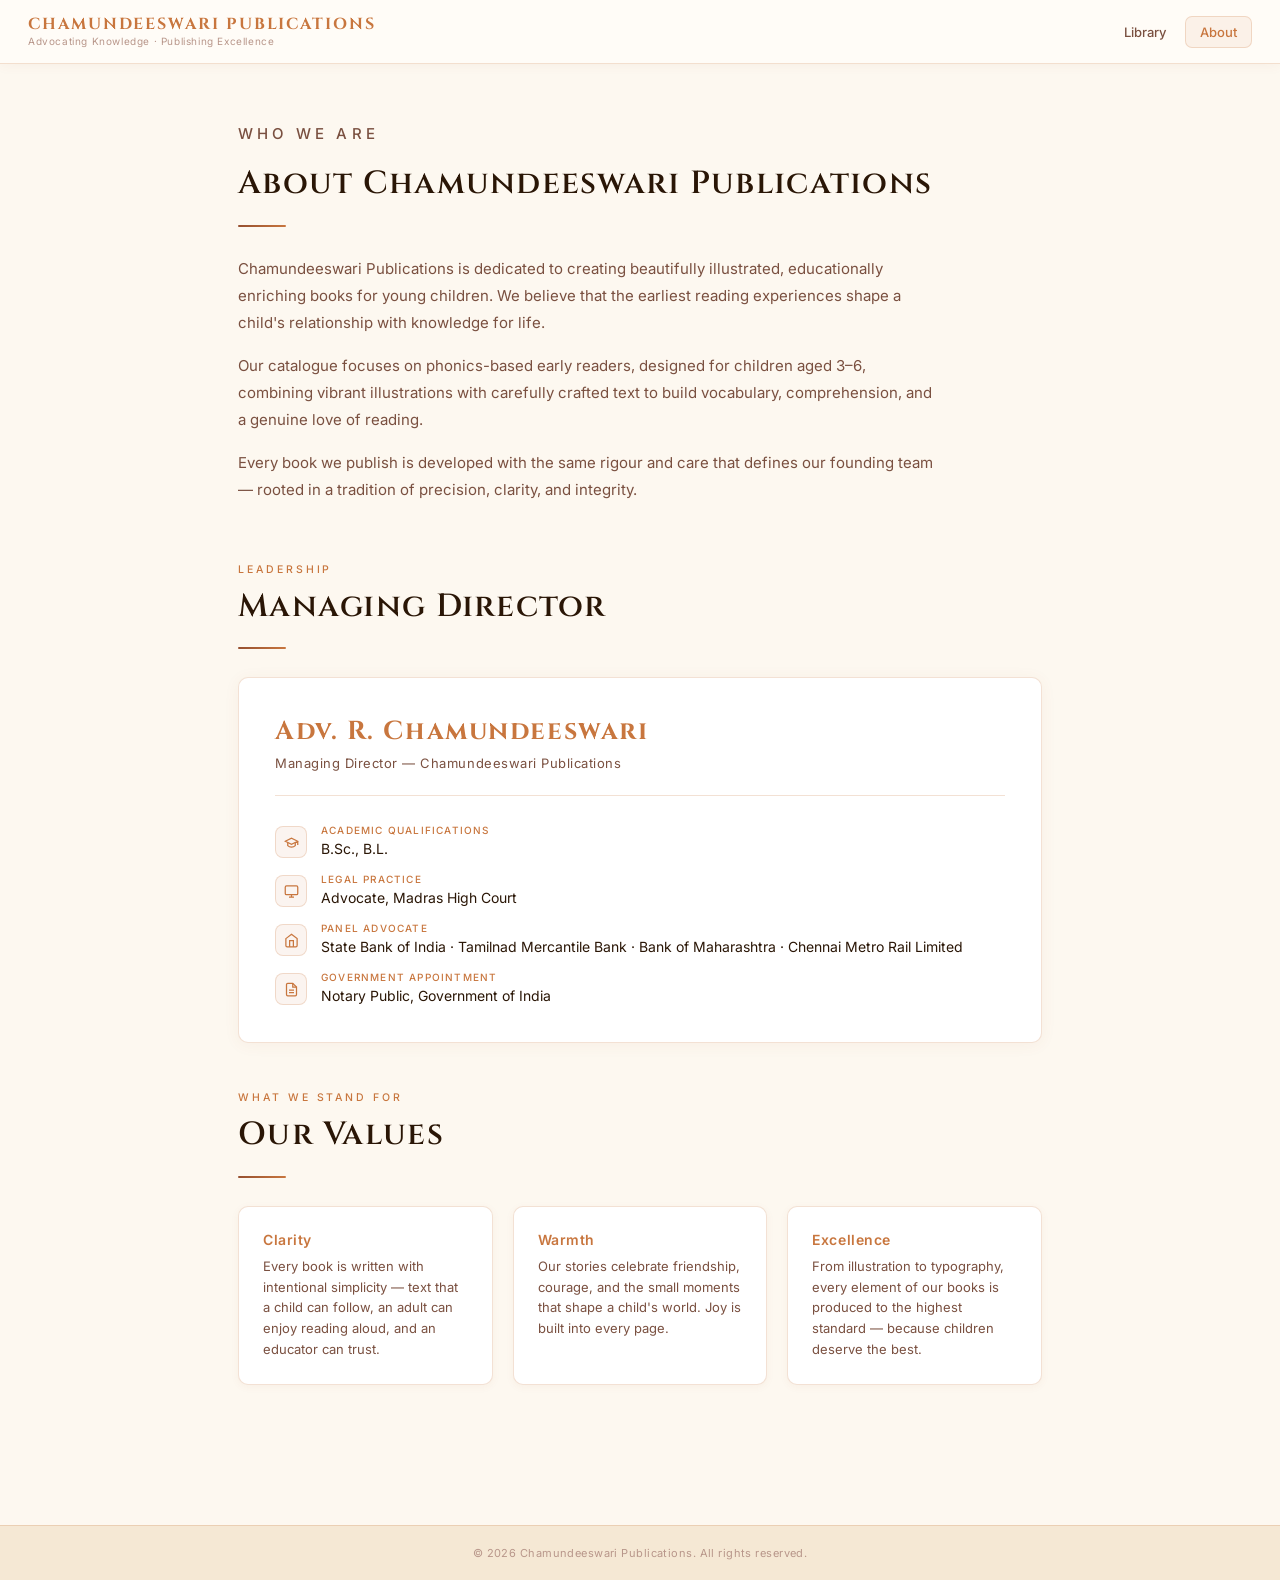
==== about.html @ 02f93498 "Initial release — Chamundeeswari Publications flip book library SPA with hover pre-render cache, PDF" ====
<!DOCTYPE html>
<html lang="en">
<head>
    <meta charset="UTF-8" />
    <meta name="viewport" content="width=device-width, initial-scale=1.0" />
    <title>About — Chamundeeswari Publications</title>
    <link rel="preconnect" href="https://fonts.googleapis.com" />
    <link rel="preconnect" href="https://fonts.gstatic.com" crossorigin />
    <link href="https://fonts.googleapis.com/css2?family=Cinzel:wght@400;600;700&family=Inter:wght@300;400;500;600&display=swap" rel="stylesheet" />
    <link rel="stylesheet" href="assets/css/shared.css" />
    <link rel="stylesheet" href="assets/css/about.css" />
</head>
<body>

    <!-- ── Nav ──────────────────────────────────────── -->
    <nav class="site-nav">
        <div class="nav-inner">
            <a href="index.html" class="nav-brand">
                <span class="nav-pub-name">CHAMUNDEESWARI PUBLICATIONS</span>
                <span class="nav-pub-tagline">Advocating Knowledge · Publishing Excellence</span>
            </a>
            <div class="nav-links">
                <a href="index.html" class="nav-link">Library</a>
                <a href="about.html" class="nav-link active">About</a>
            </div>
        </div>
    </nav>

    <!-- ── About Content ─────────────────────────────── -->
    <main class="about-wrap">

        <!-- About the Publication -->
        <section class="about-pub">
            <p class="section-eyebrow">Who we are</p>
            <h1 class="section-title">About Chamundeeswari Publications</h1>
            <hr class="gold-rule" />
            <p>Chamundeeswari Publications is dedicated to creating beautifully illustrated, educationally enriching books for young children. We believe that the earliest reading experiences shape a child's relationship with knowledge for life.</p>
            <p>Our catalogue focuses on phonics-based early readers, designed for children aged 3–6, combining vibrant illustrations with carefully crafted text to build vocabulary, comprehension, and a genuine love of reading.</p>
            <p>Every book we publish is developed with the same rigour and care that defines our founding team — rooted in a tradition of precision, clarity, and integrity.</p>
        </section>

        <!-- Managing Director -->
        <section>
            <p class="section-eyebrow">Leadership</p>
            <h2 class="section-title">Managing Director</h2>
            <hr class="gold-rule" />

            <div class="md-profile">
                <div class="md-header">
                    <h3 class="md-name">Adv. R. Chamundeeswari</h3>
                    <p class="md-role">Managing Director — Chamundeeswari Publications</p>
                </div>

                <div class="md-credentials">

                    <div class="credential-item">
                        <div class="credential-icon">
                            <svg xmlns="http://www.w3.org/2000/svg" width="15" height="15" viewBox="0 0 24 24" fill="none" stroke="currentColor" stroke-width="2"><path d="M22 10v6M2 10l10-5 10 5-10 5z"/><path d="M6 12v5c3 3 9 3 12 0v-5"/></svg>
                        </div>
                        <div class="credential-text">
                            <span class="credential-label">Academic Qualifications</span>
                            <span class="credential-value">B.Sc., B.L.</span>
                        </div>
                    </div>

                    <div class="credential-item">
                        <div class="credential-icon">
                            <svg xmlns="http://www.w3.org/2000/svg" width="15" height="15" viewBox="0 0 24 24" fill="none" stroke="currentColor" stroke-width="2"><rect x="2" y="3" width="20" height="14" rx="2"/><path d="M8 21h8M12 17v4"/></svg>
                        </div>
                        <div class="credential-text">
                            <span class="credential-label">Legal Practice</span>
                            <span class="credential-value">Advocate, Madras High Court</span>
                        </div>
                    </div>

                    <div class="credential-item">
                        <div class="credential-icon">
                            <svg xmlns="http://www.w3.org/2000/svg" width="15" height="15" viewBox="0 0 24 24" fill="none" stroke="currentColor" stroke-width="2"><path d="M3 9l9-7 9 7v11a2 2 0 0 1-2 2H5a2 2 0 0 1-2-2z"/><polyline points="9 22 9 12 15 12 15 22"/></svg>
                        </div>
                        <div class="credential-text">
                            <span class="credential-label">Panel Advocate</span>
                            <span class="credential-value">State Bank of India · Tamilnad Mercantile Bank · Bank of Maharashtra · Chennai Metro Rail Limited</span>
                        </div>
                    </div>

                    <div class="credential-item">
                        <div class="credential-icon">
                            <svg xmlns="http://www.w3.org/2000/svg" width="15" height="15" viewBox="0 0 24 24" fill="none" stroke="currentColor" stroke-width="2"><path d="M14 2H6a2 2 0 0 0-2 2v16a2 2 0 0 0 2 2h12a2 2 0 0 0 2-2V8z"/><polyline points="14 2 14 8 20 8"/><line x1="16" y1="13" x2="8" y2="13"/><line x1="16" y1="17" x2="8" y2="17"/></svg>
                        </div>
                        <div class="credential-text">
                            <span class="credential-label">Government Appointment</span>
                            <span class="credential-value">Notary Public, Government of India</span>
                        </div>
                    </div>

                </div>
            </div>
        </section>

        <!-- Values -->
        <section>
            <p class="section-eyebrow">What we stand for</p>
            <h2 class="section-title">Our Values</h2>
            <hr class="gold-rule" />
            <div class="values-grid">
                <div class="value-card">
                    <h4 class="value-title">Clarity</h4>
                    <p class="value-text">Every book is written with intentional simplicity — text that a child can follow, an adult can enjoy reading aloud, and an educator can trust.</p>
                </div>
                <div class="value-card">
                    <h4 class="value-title">Warmth</h4>
                    <p class="value-text">Our stories celebrate friendship, courage, and the small moments that shape a child's world. Joy is built into every page.</p>
                </div>
                <div class="value-card">
                    <h4 class="value-title">Excellence</h4>
                    <p class="value-text">From illustration to typography, every element of our books is produced to the highest standard — because children deserve the best.</p>
                </div>
            </div>
        </section>

    </main>

    <!-- ── Footer ───────────────────────────────────── -->
    <footer class="site-footer">
        <p class="footer-copy">© 2026 Chamundeeswari Publications. All rights reserved.</p>
    </footer>

</body>
</html>
---- assets/css/shared.css ----
/* ═══════════════════════════════════════════════════════
   Chamundeeswari Publications — Shared Styles
   shared.css
═══════════════════════════════════════════════════════ */

/* ── Variables ─────────────────────────────────────── */
:root {
    --bg-deep:     #fdf8f0;                    /* warm ivory — page backgrounds    */
    --bg-dark:     #f5e8d4;                    /* deeper cream — hero, footer tint  */
    --bg-card:     #ffffff;                    /* pure white — cards                */
    --bg-card-h:   #fffbf4;                    /* cream white — card hover          */
    --gold:        #c8763e;                    /* warm amber — primary accent       */
    --gold-light:  #e89a5c;                    /* lighter amber                     */
    --gold-dim:    #965030;                    /* deeper amber                      */
    --gold-border: rgba(200, 118, 62, 0.22);   /* soft amber border                 */
    --gold-glow:   rgba(200, 118, 62, 0.08);   /* subtle amber fill                 */
    --text:        #2a1606;                    /* warm near-black                   */
    --text-dim:    #7a5040;                    /* medium warm brown                 */
    --text-muted:  #b8968a;                    /* soft taupe — labels, counts       */
    --ease:        0.2s ease;
    --nav-h:       64px;
    --radius:      10px;
}

/* ── Reset ─────────────────────────────────────────── */
*, *::before, *::after { box-sizing: border-box; margin: 0; padding: 0; }
[hidden] { display: none !important; }

html { font-size: 16px; }

body {
    font-family: 'Inter', sans-serif;
    background: var(--bg-deep);
    color: var(--text);
    min-height: 100vh;
}

a { color: inherit; text-decoration: none; }
button { font-family: inherit; cursor: pointer; }
img { display: block; max-width: 100%; }

/* ── Nav ───────────────────────────────────────────── */
.site-nav {
    height: var(--nav-h);
    background: #fffcf7;
    border-bottom: 1px solid var(--gold-border);
    position: sticky;
    top: 0;
    z-index: 200;
    box-shadow: 0 1px 12px rgba(150, 80, 48, 0.06);
}

.nav-inner {
    height: 100%;
    max-width: 1280px;
    margin: 0 auto;
    padding: 0 28px;
    display: flex;
    align-items: center;
    justify-content: space-between;
    gap: 20px;
}

.nav-brand {
    display: flex;
    flex-direction: column;
    gap: 3px;
    flex-shrink: 0;
}

.nav-pub-name {
    font-family: 'Cinzel', serif;
    font-size: 16px;
    font-weight: 700;
    letter-spacing: 0.12em;
    color: var(--gold);
    line-height: 1;
}

.nav-pub-tagline {
    font-size: 10px;
    color: var(--text-muted);
    letter-spacing: 0.06em;
}

.nav-links {
    display: flex;
    align-items: center;
    gap: 4px;
}

.nav-link {
    padding: 7px 14px;
    border-radius: 7px;
    font-size: 13px;
    font-weight: 500;
    color: var(--text-dim);
    transition: all var(--ease);
    border: 1px solid transparent;
}

.nav-link:hover {
    color: var(--gold);
    background: var(--gold-glow);
    border-color: var(--gold-border);
}

.nav-link.active {
    color: var(--gold);
    background: var(--gold-glow);
    border-color: var(--gold-border);
}

/* ── Shared Footer ─────────────────────────────────── */
.site-footer {
    background: var(--bg-dark);
    border-top: 1px solid var(--gold-border);
    padding: 20px 28px;
    text-align: center;
}

.footer-copy {
    font-size: 11px;
    color: var(--text-muted);
    letter-spacing: 0.04em;
}

/* ── Shared Button ─────────────────────────────────── */
.btn-primary {
    display: inline-flex;
    align-items: center;
    gap: 8px;
    padding: 10px 22px;
    background: linear-gradient(135deg, var(--gold-dim), var(--gold));
    color: #ffffff;
    font-size: 13px;
    font-weight: 600;
    letter-spacing: 0.04em;
    border: none;
    border-radius: 8px;
    cursor: pointer;
    transition: all var(--ease);
}

.btn-primary:hover {
    background: linear-gradient(135deg, var(--gold), var(--gold-light));
    transform: translateY(-1px);
    box-shadow: 0 6px 20px rgba(200, 118, 62, 0.28);
}

.btn-icon {
    width: 34px;
    height: 34px;
    background: transparent;
    border: 1px solid transparent;
    border-radius: 7px;
    color: var(--text-dim);
    cursor: pointer;
    display: flex;
    align-items: center;
    justify-content: center;
    transition: all var(--ease);
    flex-shrink: 0;
}

.btn-icon:hover {
    background: var(--gold-glow);
    border-color: var(--gold-border);
    color: var(--gold);
}

.btn-icon.active {
    color: var(--gold);
    background: rgba(200, 118, 62, 0.10);
    border-color: var(--gold-dim);
}

/* ── Responsive ────────────────────────────────────── */
@media (max-width: 600px) {
    .nav-pub-tagline { display: none; }
    .nav-pub-name    { font-size: 13px; }
    .nav-link        { padding: 6px 10px; font-size: 12px; }
}
---- assets/css/about.css ----
/* ═══════════════════════════════════════════════════════
   Chamundeeswari Publications — About Page
   about.css
═══════════════════════════════════════════════════════ */

body { overflow-y: auto; }

.about-wrap {
    max-width: 860px;
    margin: 0 auto;
    padding: 56px 28px 80px;
}

/* ── Section Header ────────────────────────────────── */
.section-eyebrow {
    font-size: 10.5px;
    font-weight: 500;
    letter-spacing: 0.28em;
    color: var(--gold);
    text-transform: uppercase;
    margin-bottom: 10px;
}

.section-title {
    font-family: 'Cinzel', serif;
    font-size: clamp(22px, 3vw, 32px);
    font-weight: 600;
    color: var(--text);
    line-height: 1.3;
    letter-spacing: 0.04em;
    margin-bottom: 20px;
}

.gold-rule {
    width: 48px;
    height: 2px;
    background: linear-gradient(90deg, var(--gold-dim), var(--gold));
    border: none;
    border-radius: 2px;
    margin-bottom: 28px;
}

/* ── About Publication ─────────────────────────────── */
.about-pub {
    margin-bottom: 60px;
}

.about-pub p {
    font-size: 15px;
    color: var(--text-dim);
    line-height: 1.8;
    margin-bottom: 16px;
    max-width: 700px;
}

/* ── MD Profile ────────────────────────────────────── */
.md-profile {
    background: var(--bg-card);
    border: 1px solid var(--gold-border);
    border-radius: var(--radius);
    padding: 36px;
    margin-bottom: 48px;
    box-shadow: 0 2px 16px rgba(150, 80, 48, 0.06);
}

.md-header {
    margin-bottom: 28px;
    padding-bottom: 24px;
    border-bottom: 1px solid var(--gold-border);
}

.md-name {
    font-family: 'Cinzel', serif;
    font-size: clamp(20px, 2.5vw, 26px);
    font-weight: 700;
    color: var(--gold);
    letter-spacing: 0.06em;
    margin-bottom: 6px;
}

.md-role {
    font-size: 13px;
    color: var(--text-dim);
    letter-spacing: 0.04em;
}

.md-credentials {
    display: flex;
    flex-direction: column;
    gap: 14px;
}

.credential-item {
    display: flex;
    align-items: flex-start;
    gap: 14px;
}

.credential-icon {
    width: 32px;
    height: 32px;
    background: rgba(200, 118, 62, 0.08);
    border: 1px solid var(--gold-border);
    border-radius: 8px;
    display: flex;
    align-items: center;
    justify-content: center;
    color: var(--gold);
    flex-shrink: 0;
    margin-top: 2px;
}

.credential-text {
    display: flex;
    flex-direction: column;
    gap: 2px;
}

.credential-label {
    font-size: 10px;
    font-weight: 500;
    letter-spacing: 0.12em;
    color: var(--gold);
    text-transform: uppercase;
}

.credential-value {
    font-size: 14px;
    color: var(--text);
    line-height: 1.5;
}

/* ── Values Section ────────────────────────────────── */
.values-grid {
    display: grid;
    grid-template-columns: repeat(auto-fit, minmax(220px, 1fr));
    gap: 20px;
    margin-bottom: 60px;
}

.value-card {
    background: var(--bg-card);
    border: 1px solid var(--gold-border);
    border-radius: var(--radius);
    padding: 24px;
    box-shadow: 0 2px 8px rgba(150, 80, 48, 0.05);
}

.value-title {
    font-size: 14px;
    font-weight: 600;
    color: var(--gold);
    margin-bottom: 8px;
    letter-spacing: 0.04em;
}

.value-text {
    font-size: 13px;
    color: var(--text-dim);
    line-height: 1.6;
}

/* ── Responsive ────────────────────────────────────── */
@media (max-width: 600px) {
    .about-wrap  { padding: 36px 20px 60px; }
    .md-profile  { padding: 24px; }
    .values-grid { grid-template-columns: 1fr; }
}
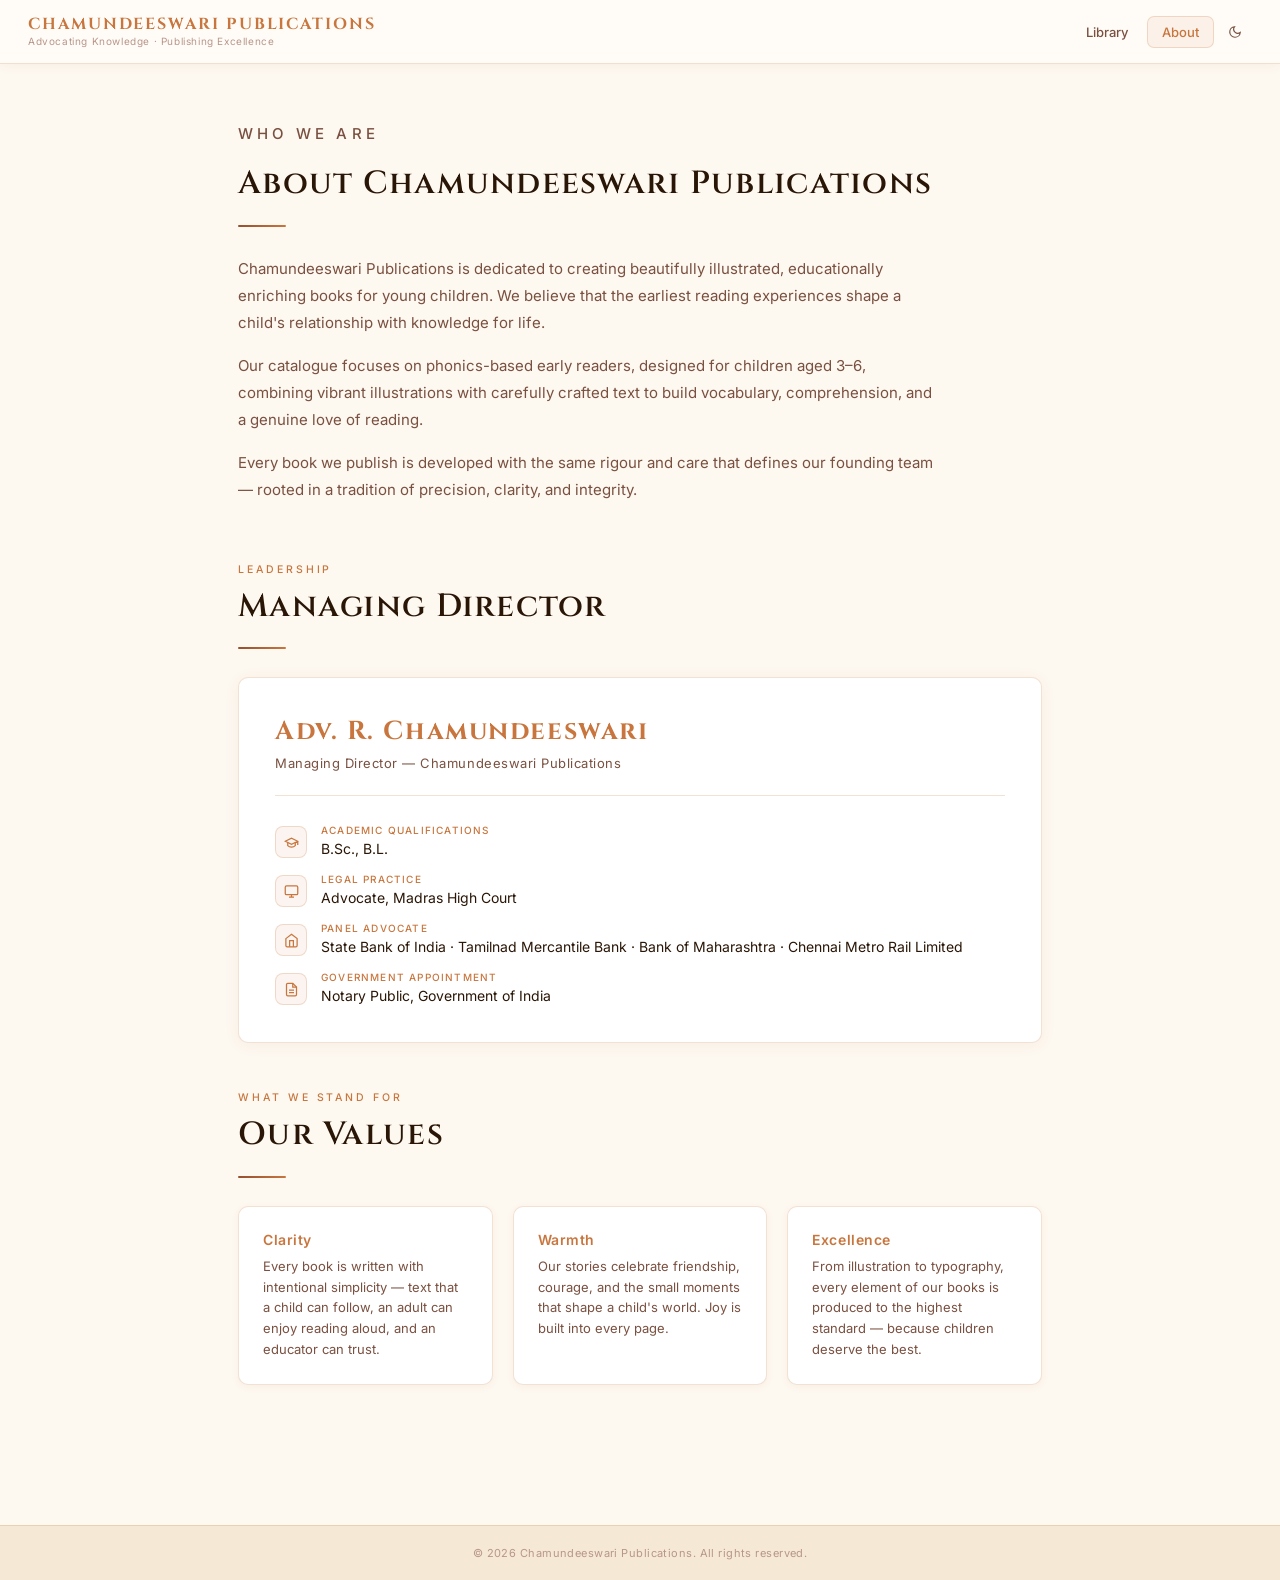
==== commit 8ca1736b: "Add reading progress, deep-links, zoom, and dark mode - Reading progress: resume each book from wher" ====
--- a/about.html
+++ b/about.html
@@ -9,6 +9,7 @@
     <link href="https://fonts.googleapis.com/css2?family=Cinzel:wght@400;600;700&family=Inter:wght@300;400;500;600&display=swap" rel="stylesheet" />
     <link rel="stylesheet" href="assets/css/shared.css" />
     <link rel="stylesheet" href="assets/css/about.css" />
+    <script src="assets/js/theme.js"></script>
 </head>
 <body>
 
@@ -22,6 +23,10 @@
             <div class="nav-links">
                 <a href="index.html" class="nav-link">Library</a>
                 <a href="about.html" class="nav-link active">About</a>
+                <button class="btn-icon btn-theme" title="Switch to dark mode">
+                    <svg class="icon-moon" xmlns="http://www.w3.org/2000/svg" width="14" height="14" viewBox="0 0 24 24" fill="none" stroke="currentColor" stroke-width="2"><path d="M21 12.79A9 9 0 1 1 11.21 3 7 7 0 0 0 21 12.79z"/></svg>
+                    <svg class="icon-sun" style="display:none" xmlns="http://www.w3.org/2000/svg" width="14" height="14" viewBox="0 0 24 24" fill="none" stroke="currentColor" stroke-width="2"><circle cx="12" cy="12" r="5"/><line x1="12" y1="1" x2="12" y2="3"/><line x1="12" y1="21" x2="12" y2="23"/><line x1="4.22" y1="4.22" x2="5.64" y2="5.64"/><line x1="18.36" y1="18.36" x2="19.78" y2="19.78"/><line x1="1" y1="12" x2="3" y2="12"/><line x1="21" y1="12" x2="23" y2="12"/><line x1="4.22" y1="19.78" x2="5.64" y2="18.36"/><line x1="18.36" y1="5.64" x2="19.78" y2="4.22"/></svg>
+                </button>
             </div>
         </div>
     </nav>
--- a/assets/css/shared.css
+++ b/assets/css/shared.css
@@ -175,6 +175,28 @@
     border-color: var(--gold-dim);
 }
 
+/* ── Dark Mode ─────────────────────────────────────── */
+html.dark {
+    color-scheme: dark;
+    --bg-deep:     #1a1006;
+    --bg-dark:     #100a03;
+    --bg-card:     #231708;
+    --bg-card-h:   #2d1f0c;
+    --text:        #ece0cc;
+    --text-dim:    #c09468;
+    --text-muted:  #7a5840;
+    --gold-border: rgba(200, 118, 62, 0.32);
+    --gold-glow:   rgba(200, 118, 62, 0.15);
+    --toolbar-bg:  rgba(26, 16, 6, 0.96);
+}
+
+html.dark .site-nav {
+    background: #1a1006;
+    box-shadow: 0 1px 12px rgba(0, 0, 0, 0.35);
+}
+
+html.dark .site-footer { background: #100a03; }
+
 /* ── Responsive ────────────────────────────────────── */
 @media (max-width: 600px) {
     .nav-pub-tagline { display: none; }
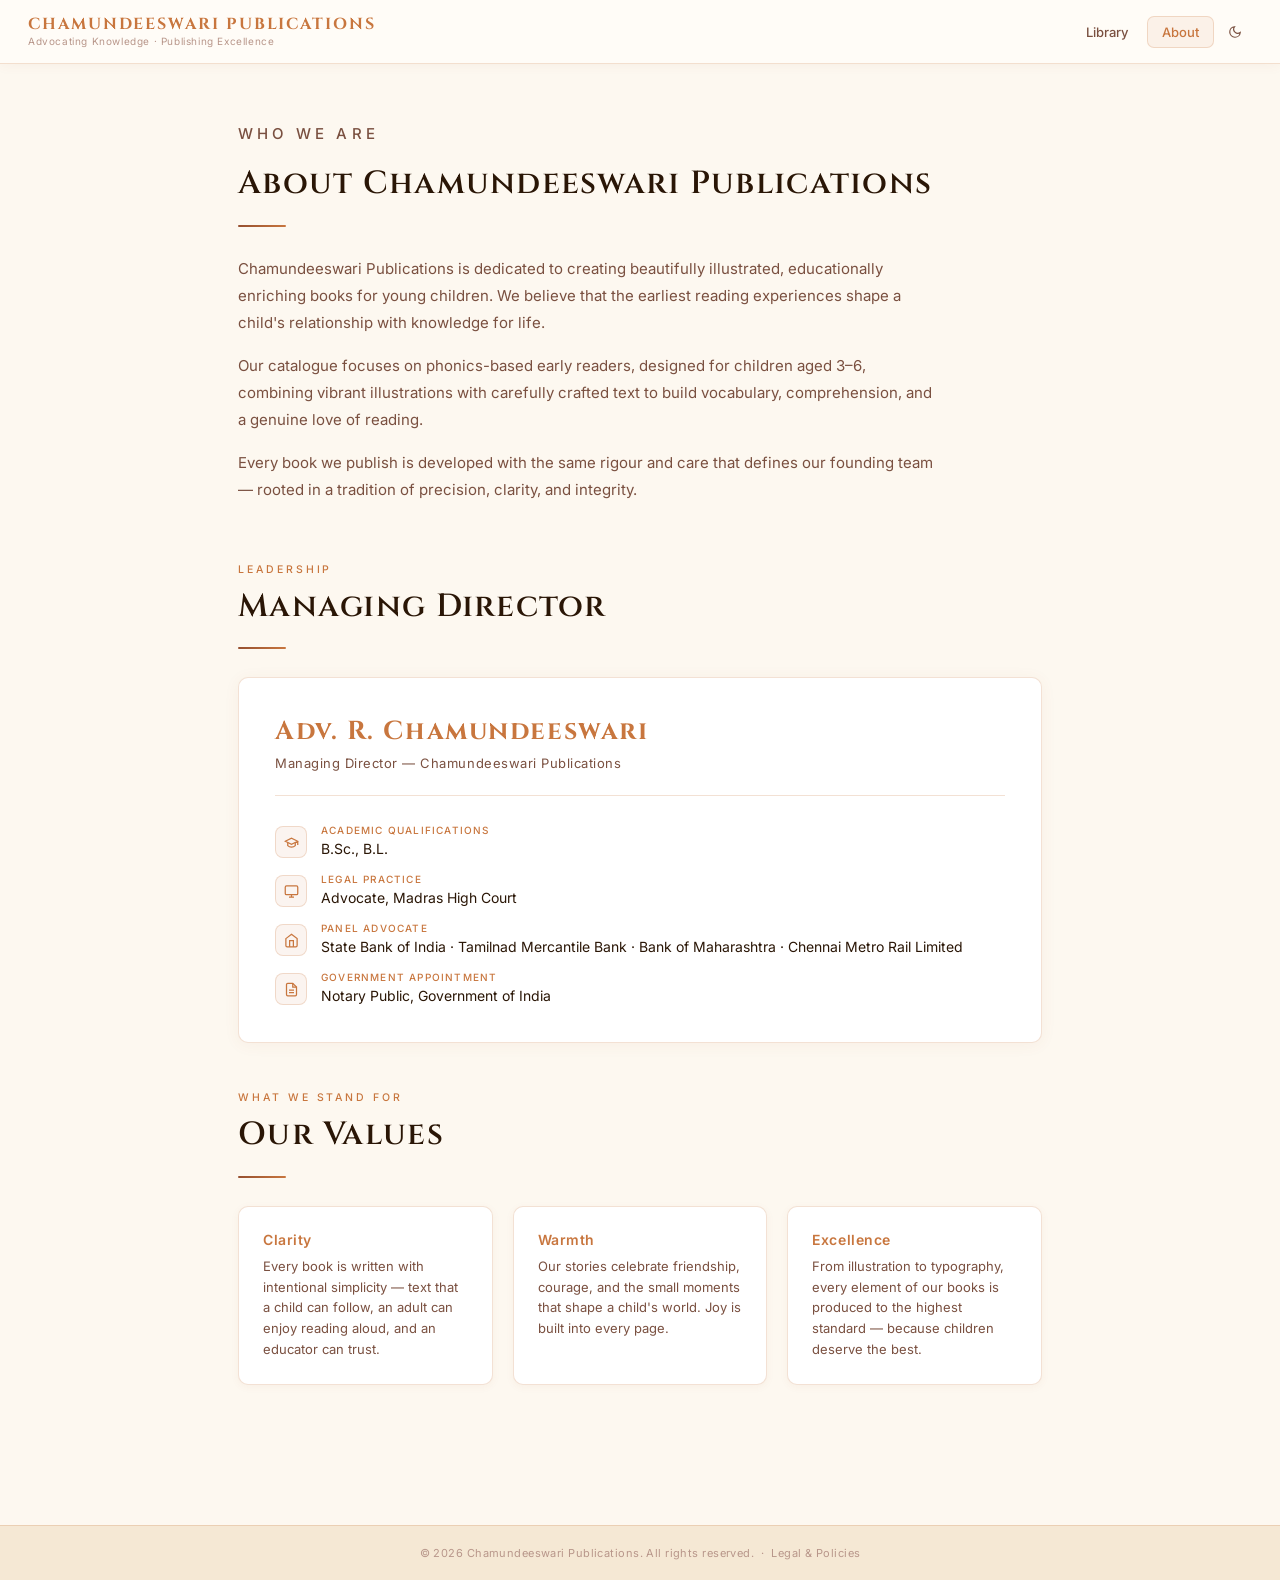
==== commit 8fad00b9: "feat: add RBI-compliant legal page and footer links - Add legal.html with Privacy Policy, T&C, Refun" ====
--- a/about.html
+++ b/about.html
@@ -4,12 +4,30 @@
     <meta charset="UTF-8" />
     <meta name="viewport" content="width=device-width, initial-scale=1.0" />
     <title>About — Chamundeeswari Publications</title>
+    <meta name="description" content="Learn about Chamundeeswari Publications — our mission, our managing director, and our values in creating phonics readers for children aged 3–6." />
+    <meta name="theme-color" content="#c8763e" />
+    <link rel="manifest" href="manifest.json" />
+
+    <!-- Open Graph -->
+    <meta property="og:type"        content="website" />
+    <meta property="og:url"         content="https://ajaymukund.github.io/chamundeeswari-publications/about.html" />
+    <meta property="og:title"       content="About — Chamundeeswari Publications" />
+    <meta property="og:description" content="Learn about Chamundeeswari Publications — our mission, our managing director, and our values in creating phonics readers for children aged 3–6." />
+    <meta property="og:image"       content="https://ajaymukund.github.io/chamundeeswari-publications/books/Covers/Cover%20Page%20-%20Mango%20the%20Monkey%20Makes%20a%20Friend.png" />
+
+    <!-- Twitter Card -->
+    <meta name="twitter:card"        content="summary_large_image" />
+    <meta name="twitter:title"       content="About — Chamundeeswari Publications" />
+    <meta name="twitter:description" content="Learn about Chamundeeswari Publications — our mission, our managing director, and our values in creating phonics readers for children aged 3–6." />
+    <meta name="twitter:image"       content="https://ajaymukund.github.io/chamundeeswari-publications/books/Covers/Cover%20Page%20-%20Mango%20the%20Monkey%20Makes%20a%20Friend.png" />
+
     <link rel="preconnect" href="https://fonts.googleapis.com" />
     <link rel="preconnect" href="https://fonts.gstatic.com" crossorigin />
     <link href="https://fonts.googleapis.com/css2?family=Cinzel:wght@400;600;700&family=Inter:wght@300;400;500;600&display=swap" rel="stylesheet" />
     <link rel="stylesheet" href="assets/css/shared.css" />
     <link rel="stylesheet" href="assets/css/about.css" />
     <script src="assets/js/theme.js"></script>
+    <script defer data-domain="ajaymukund.github.io" src="https://plausible.io/js/script.js"></script>
 </head>
 <body>
 
@@ -127,7 +145,7 @@
 
     <!-- ── Footer ───────────────────────────────────── -->
     <footer class="site-footer">
-        <p class="footer-copy">© 2026 Chamundeeswari Publications. All rights reserved.</p>
+        <p class="footer-copy">© 2026 Chamundeeswari Publications. All rights reserved. &nbsp;·&nbsp; <a href="legal.html" class="footer-legal-link">Legal &amp; Policies</a></p>
     </footer>
 
 </body>
--- a/assets/css/shared.css
+++ b/assets/css/shared.css
@@ -22,6 +22,30 @@
     --radius:      10px;
 }
 
+/* ── Skip-to-content ───────────────────────────────── */
+.skip-link {
+    position: absolute;
+    top: -100%;
+    left: 12px;
+    z-index: 9999;
+    padding: 10px 18px;
+    background: var(--gold);
+    color: #fff;
+    font-size: 13px;
+    font-weight: 600;
+    border-radius: 0 0 8px 8px;
+    text-decoration: none;
+    transition: top 0.15s ease;
+}
+.skip-link:focus { top: 0; outline: 2px solid #fff; outline-offset: 2px; }
+
+/* ── Focus-visible ring ────────────────────────────── */
+:focus-visible {
+    outline: 2px solid var(--gold);
+    outline-offset: 2px;
+    border-radius: 4px;
+}
+
 /* ── Reset ─────────────────────────────────────────── */
 *, *::before, *::after { box-sizing: border-box; margin: 0; padding: 0; }
 [hidden] { display: none !important; }
@@ -197,6 +221,14 @@
 
 html.dark .site-footer { background: #100a03; }
 
+/* ── Reduced motion ────────────────────────────────── */
+@media (prefers-reduced-motion: reduce) {
+    *, *::before, *::after {
+        animation-duration: 0.01ms !important;
+        transition-duration: 0.01ms !important;
+    }
+}
+
 /* ── Responsive ────────────────────────────────────── */
 @media (max-width: 600px) {
     .nav-pub-tagline { display: none; }
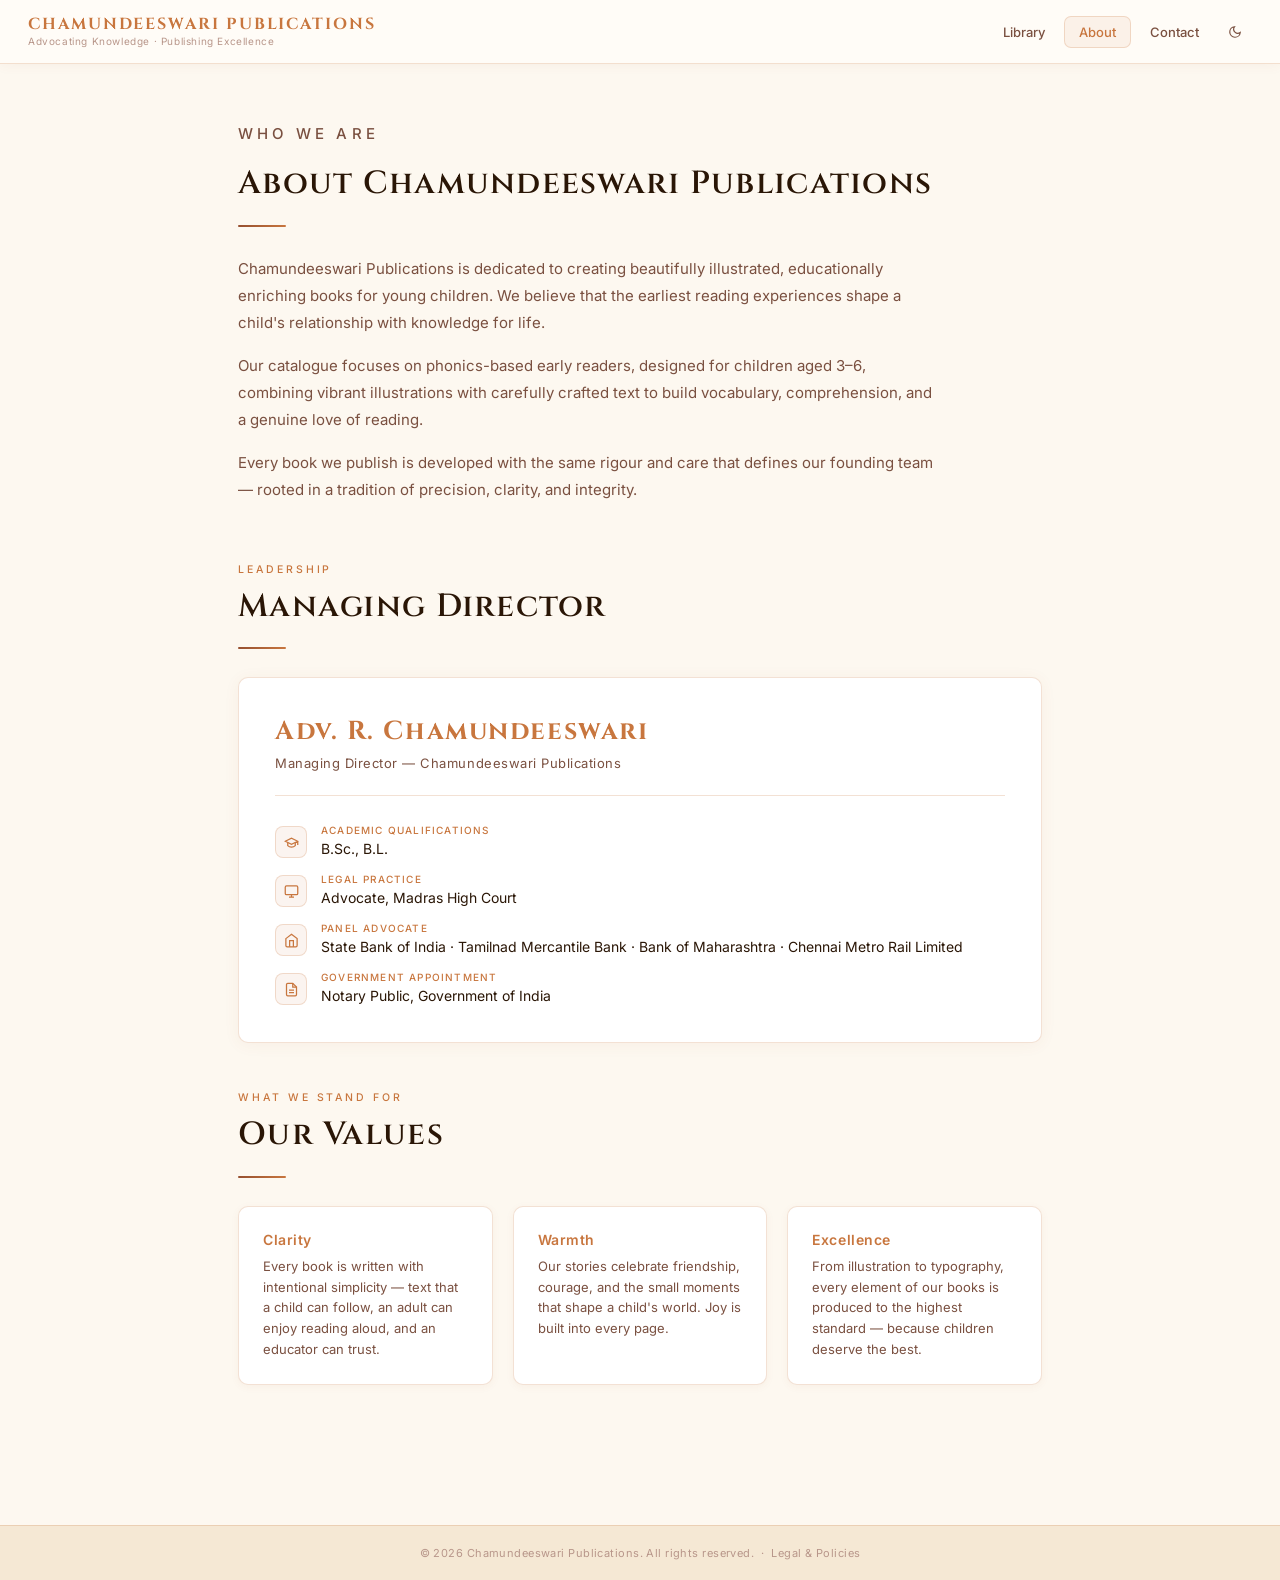
==== commit f84c413c: "feat: add Contact page with FAQ accordion and enquiry form - Add contact.html with two-column layout" ====
--- a/about.html
+++ b/about.html
@@ -39,8 +39,9 @@
                 <span class="nav-pub-tagline">Advocating Knowledge · Publishing Excellence</span>
             </a>
             <div class="nav-links">
-                <a href="index.html" class="nav-link">Library</a>
-                <a href="about.html" class="nav-link active">About</a>
+                <a href="index.html"   class="nav-link">Library</a>
+                <a href="about.html"  class="nav-link active">About</a>
+                <a href="contact.html" class="nav-link">Contact</a>
                 <button class="btn-icon btn-theme" title="Switch to dark mode">
                     <svg class="icon-moon" xmlns="http://www.w3.org/2000/svg" width="14" height="14" viewBox="0 0 24 24" fill="none" stroke="currentColor" stroke-width="2"><path d="M21 12.79A9 9 0 1 1 11.21 3 7 7 0 0 0 21 12.79z"/></svg>
                     <svg class="icon-sun" style="display:none" xmlns="http://www.w3.org/2000/svg" width="14" height="14" viewBox="0 0 24 24" fill="none" stroke="currentColor" stroke-width="2"><circle cx="12" cy="12" r="5"/><line x1="12" y1="1" x2="12" y2="3"/><line x1="12" y1="21" x2="12" y2="23"/><line x1="4.22" y1="4.22" x2="5.64" y2="5.64"/><line x1="18.36" y1="18.36" x2="19.78" y2="19.78"/><line x1="1" y1="12" x2="3" y2="12"/><line x1="21" y1="12" x2="23" y2="12"/><line x1="4.22" y1="19.78" x2="5.64" y2="18.36"/><line x1="18.36" y1="5.64" x2="19.78" y2="4.22"/></svg>
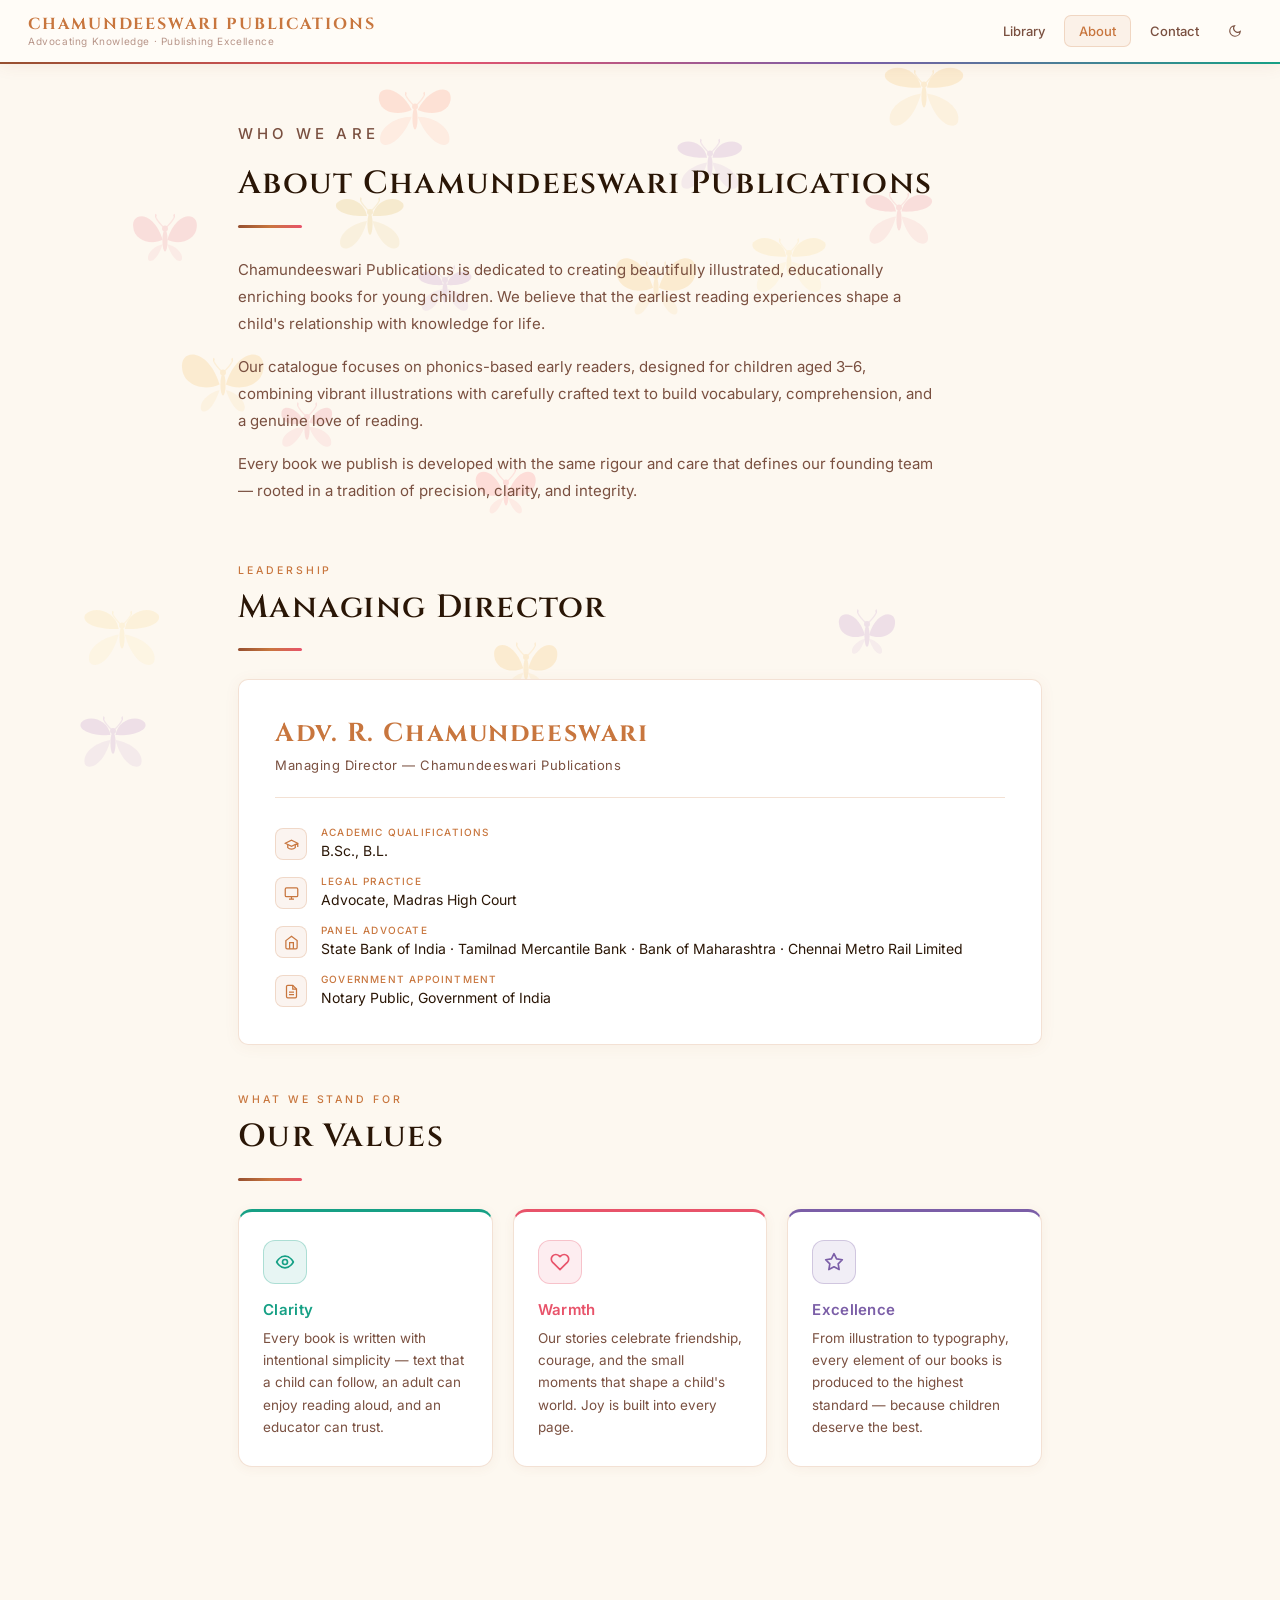
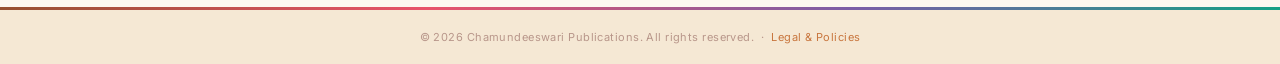
==== commit 1cdd22be: "UI/UX overhaul: professional-meets-child-friendly design refresh Colour system: - Added coral (#e853" ====
--- a/about.html
+++ b/about.html
@@ -127,15 +127,24 @@
             <h2 class="section-title">Our Values</h2>
             <hr class="gold-rule" />
             <div class="values-grid">
-                <div class="value-card">
+                <div class="value-card vc-clarity">
+                    <div class="vc-icon">
+                        <svg xmlns="http://www.w3.org/2000/svg" width="20" height="20" viewBox="0 0 24 24" fill="none" stroke="currentColor" stroke-width="2" stroke-linecap="round" stroke-linejoin="round"><circle cx="12" cy="12" r="3"/><path d="M2 12s3.6-7 10-7 10 7 10 7-3.6 7-10 7-10-7-10-7z"/></svg>
+                    </div>
                     <h4 class="value-title">Clarity</h4>
                     <p class="value-text">Every book is written with intentional simplicity — text that a child can follow, an adult can enjoy reading aloud, and an educator can trust.</p>
                 </div>
-                <div class="value-card">
+                <div class="value-card vc-warmth">
+                    <div class="vc-icon">
+                        <svg xmlns="http://www.w3.org/2000/svg" width="20" height="20" viewBox="0 0 24 24" fill="none" stroke="currentColor" stroke-width="2" stroke-linecap="round" stroke-linejoin="round"><path d="M20.84 4.61a5.5 5.5 0 0 0-7.78 0L12 5.67l-1.06-1.06a5.5 5.5 0 0 0-7.78 7.78l1.06 1.06L12 21.23l7.78-7.78 1.06-1.06a5.5 5.5 0 0 0 0-7.78z"/></svg>
+                    </div>
                     <h4 class="value-title">Warmth</h4>
                     <p class="value-text">Our stories celebrate friendship, courage, and the small moments that shape a child's world. Joy is built into every page.</p>
                 </div>
-                <div class="value-card">
+                <div class="value-card vc-excellence">
+                    <div class="vc-icon">
+                        <svg xmlns="http://www.w3.org/2000/svg" width="20" height="20" viewBox="0 0 24 24" fill="none" stroke="currentColor" stroke-width="2" stroke-linecap="round" stroke-linejoin="round"><polygon points="12 2 15.09 8.26 22 9.27 17 14.14 18.18 21.02 12 17.77 5.82 21.02 7 14.14 2 9.27 8.91 8.26 12 2"/></svg>
+                    </div>
                     <h4 class="value-title">Excellence</h4>
                     <p class="value-text">From illustration to typography, every element of our books is produced to the highest standard — because children deserve the best.</p>
                 </div>
--- a/assets/css/shared.css
+++ b/assets/css/shared.css
@@ -14,6 +14,15 @@
     --gold-dim:    #965030;                    /* deeper amber                      */
     --gold-border: rgba(200, 118, 62, 0.22);   /* soft amber border                 */
     --gold-glow:   rgba(200, 118, 62, 0.08);   /* subtle amber fill                 */
+    --coral:        #e8536a;                   /* rose-coral accent                 */
+    --coral-tint:   rgba(232, 83, 106, 0.10);  /* coral fill                        */
+    --coral-border: rgba(232, 83, 106, 0.28);  /* coral border                      */
+    --teal:         #16a085;                   /* peacock teal accent               */
+    --teal-tint:    rgba(22, 160, 133, 0.10);  /* teal fill                         */
+    --teal-border:  rgba(22, 160, 133, 0.28);  /* teal border                       */
+    --violet:       #7b5ea7;                   /* amethyst accent                   */
+    --violet-tint:  rgba(123, 94, 167, 0.10);  /* violet fill                       */
+    --violet-border: rgba(123, 94, 167, 0.28); /* violet border                     */
     --text:        #2a1606;                    /* warm near-black                   */
     --text-dim:    #7a5040;                    /* medium warm brown                 */
     --text-muted:  #b8968a;                    /* soft taupe — labels, counts       */
@@ -67,11 +76,12 @@
 .site-nav {
     height: var(--nav-h);
     background: #fffcf7;
-    border-bottom: 1px solid var(--gold-border);
+    border-bottom: 2px solid transparent;
+    border-image: linear-gradient(90deg, var(--gold-dim), var(--coral), var(--violet), var(--teal)) 1;
     position: sticky;
     top: 0;
     z-index: 200;
-    box-shadow: 0 1px 12px rgba(150, 80, 48, 0.06);
+    box-shadow: 0 2px 16px rgba(150, 80, 48, 0.08);
 }
 
 .nav-inner {
@@ -138,7 +148,8 @@
 /* ── Shared Footer ─────────────────────────────────── */
 .site-footer {
     background: var(--bg-dark);
-    border-top: 1px solid var(--gold-border);
+    border-top: 3px solid transparent;
+    border-image: linear-gradient(90deg, var(--gold-dim), var(--coral), var(--violet), var(--teal)) 1;
     padding: 20px 28px;
     text-align: center;
 }
@@ -148,6 +159,14 @@
     color: var(--text-muted);
     letter-spacing: 0.04em;
 }
+
+.footer-legal-link {
+    color: var(--gold);
+    border-bottom: 1px solid transparent;
+    transition: border-color var(--ease);
+}
+
+.footer-legal-link:hover { border-color: var(--gold); }
 
 /* ── Shared Button ─────────────────────────────────── */
 .btn-primary {
@@ -216,10 +235,199 @@
 
 html.dark .site-nav {
     background: #1a1006;
-    box-shadow: 0 1px 12px rgba(0, 0, 0, 0.35);
+    box-shadow: 0 2px 16px rgba(0, 0, 0, 0.40);
 }
 
 html.dark .site-footer { background: #100a03; }
+
+/* ── Background Particles ───────────────────────────── */
+#bg-particles {
+    position: fixed;
+    inset: 0;
+    z-index: 1;
+    pointer-events: none;
+    overflow: hidden;
+}
+
+.bgp {
+    position: absolute;
+    pointer-events: auto;
+    cursor: default;
+    user-select: none;
+    line-height: 0;
+    display: flex;
+}
+
+/* Content must sit above the particle layer */
+.about-wrap,
+#view-dashboard,
+.site-footer { position: relative; z-index: 2; }
+
+/* ── Stars — dark mode ── */
+
+/* 5-pointed star — warm gold, multi-flicker twinkle */
+.bgp-star5 {
+    color: #fcd060;
+    opacity: 0.32;
+    animation: bgp-twinkle5 4s ease-in-out infinite;
+    transition: opacity 0.25s ease, filter 0.25s ease, transform 0.25s ease;
+    will-change: opacity, transform;
+}
+
+.bgp-star5:hover {
+    opacity: 1;
+    transform: scale(1.6);
+    filter:
+        drop-shadow(0 0 3px #fff8c0)
+        drop-shadow(0 0 9px #fcd060)
+        drop-shadow(0 0 20px #c8763e)
+        drop-shadow(0 0 36px rgba(200, 118, 62, 0.55));
+    animation-play-state: paused;
+    z-index: 3;
+}
+
+@keyframes bgp-twinkle5 {
+    0%          { opacity: 0.10; transform: scale(0.72); }
+    18%         { opacity: 0.52; transform: scale(1.10); }
+    35%         { opacity: 0.18; transform: scale(0.82); }
+    55%         { opacity: 0.64; transform: scale(1.18); }
+    72%         { opacity: 0.14; transform: scale(0.76); }
+    88%         { opacity: 0.44; transform: scale(1.06); }
+    100%        { opacity: 0.10; transform: scale(0.72); }
+}
+
+/* 4-pointed sparkle — near-white, slow rotation + pulse */
+.bgp-star4 {
+    color: #fff8e0;
+    opacity: 0.28;
+    animation: bgp-twinkle4 5.5s ease-in-out infinite;
+    transition: opacity 0.25s ease, filter 0.25s ease, transform 0.25s ease;
+    will-change: opacity, transform;
+}
+
+.bgp-star4:hover {
+    opacity: 1;
+    transform: scale(1.5) rotate(45deg);
+    filter:
+        drop-shadow(0 0 4px #ffffff)
+        drop-shadow(0 0 10px #fcd060)
+        drop-shadow(0 0 22px #c8763e)
+        drop-shadow(0 0 40px rgba(200, 118, 62, 0.45));
+    animation-play-state: paused;
+    z-index: 3;
+}
+
+@keyframes bgp-twinkle4 {
+    0%   { opacity: 0.08; transform: scale(0.78) rotate(0deg);   }
+    30%  { opacity: 0.50; transform: scale(1.15) rotate(22deg);  }
+    60%  { opacity: 0.12; transform: scale(0.84) rotate(45deg);  }
+    85%  { opacity: 0.42; transform: scale(1.08) rotate(34deg);  }
+    100% { opacity: 0.08; transform: scale(0.78) rotate(0deg);   }
+}
+
+/* Dot — pale amber, soft breathe */
+.bgp-dot {
+    color: #ffe8a0;
+    opacity: 0.22;
+    animation: bgp-dotpulse 3s ease-in-out infinite;
+    transition: opacity 0.25s ease, filter 0.25s ease, transform 0.25s ease;
+    will-change: opacity, transform;
+}
+
+.bgp-dot:hover {
+    opacity: 1;
+    transform: scale(2.2);
+    filter:
+        drop-shadow(0 0 3px #fff4b0)
+        drop-shadow(0 0 8px #fcd060)
+        drop-shadow(0 0 16px rgba(200, 118, 62, 0.6));
+    animation-play-state: paused;
+    z-index: 3;
+}
+
+@keyframes bgp-dotpulse {
+    0%,  100% { opacity: 0.08; transform: scale(0.65); }
+    50%        { opacity: 0.40; transform: scale(1.20); }
+}
+
+/* ── Butterflies — light mode ── */
+
+/* Outer wrapper: gentle floating drift */
+.bgp-butterfly {
+    color: var(--gold); /* default; overridden per-element in JS */
+    opacity: 0.15;
+    animation: bgp-bfly-drift 9s ease-in-out infinite;
+    transition: opacity 0.35s ease, filter 0.35s ease;
+    will-change: transform, opacity;
+}
+
+.bgp-butterfly:hover {
+    opacity: 0.92;
+    filter:
+        brightness(1.30)
+        drop-shadow(0 0 5px rgba(255, 255, 255, 0.90))
+        drop-shadow(0 0 14px rgba(255, 255, 255, 0.55))
+        drop-shadow(0 0 30px rgba(255, 255, 255, 0.25));
+    animation-play-state: paused;
+    z-index: 3;
+}
+
+.bgp-butterfly:hover .bfly-l,
+.bgp-butterfly:hover .bfly-r {
+    animation-play-state: paused;
+}
+
+@keyframes bgp-bfly-drift {
+    0%   { transform: translate(0px,   0px)  rotate(-5deg) scale(1.00); }
+    20%  { transform: translate(6px,  -9px)  rotate( 4deg) scale(1.05); }
+    40%  { transform: translate(-4px, -5px)  rotate(-3deg) scale(0.97); }
+    60%  { transform: translate(8px,  -12px) rotate( 6deg) scale(1.04); }
+    80%  { transform: translate(-6px,  3px)  rotate(-4deg) scale(0.98); }
+    100% { transform: translate(0px,   0px)  rotate(-5deg) scale(1.00); }
+}
+
+/* Wing halves — positioned relative to butterfly wrapper */
+.bfly-l,
+.bfly-r {
+    position: absolute;
+    top: 0;
+    height: 100%;
+    width: 50%;
+}
+
+/* Left wing folds toward center (right edge is the body join) */
+.bfly-l {
+    right: 50%;
+    transform-origin: 100% 50%;
+    animation: bfly-fold 0.55s ease-in-out infinite alternate;
+}
+
+/* Right wing folds toward center (left edge is the body join) */
+.bfly-r {
+    left: 50%;
+    transform-origin: 0% 50%;
+    animation: bfly-fold 0.55s ease-in-out infinite alternate;
+}
+
+@keyframes bfly-fold {
+    from { transform: scaleX(1);    }
+    to   { transform: scaleX(0.07); }
+}
+
+/* Body overlay — centered over the join line */
+.bfly-body {
+    position: absolute;
+    top: 0;
+    left: 50%;
+    transform: translateX(-50%);
+    width: 20px;
+    height: 100%;
+    display: flex;
+    align-items: center;
+    justify-content: center;
+    z-index: 2;
+    pointer-events: none;
+}
 
 /* ── Reduced motion ────────────────────────────────── */
 @media (prefers-reduced-motion: reduce) {
--- a/assets/css/about.css
+++ b/assets/css/about.css
@@ -32,11 +32,11 @@
 }
 
 .gold-rule {
-    width: 48px;
-    height: 2px;
-    background: linear-gradient(90deg, var(--gold-dim), var(--gold));
+    width: 64px;
+    height: 3px;
+    background: linear-gradient(90deg, var(--gold-dim), var(--gold), var(--coral));
     border: none;
-    border-radius: 2px;
+    border-radius: 3px;
     margin-bottom: 28px;
 }
 
@@ -141,23 +141,68 @@
 .value-card {
     background: var(--bg-card);
     border: 1px solid var(--gold-border);
-    border-radius: var(--radius);
-    padding: 24px;
-    box-shadow: 0 2px 8px rgba(150, 80, 48, 0.05);
+    border-radius: 14px;
+    padding: 28px 24px;
+    box-shadow: 0 2px 12px rgba(150, 80, 48, 0.06);
+    border-top: 3px solid var(--gold-border); /* overridden per card */
+    transition: transform 0.22s ease, box-shadow 0.22s ease;
+}
+
+.value-card:hover {
+    transform: translateY(-4px);
+    box-shadow: 0 12px 32px rgba(150, 80, 48, 0.12);
+}
+
+/* Accent top-border colours per value */
+.vc-clarity   { border-top-color: var(--teal); }
+.vc-warmth    { border-top-color: var(--coral); }
+.vc-excellence { border-top-color: var(--violet); }
+
+/* Icon circle */
+.vc-icon {
+    width: 44px;
+    height: 44px;
+    border-radius: 12px;
+    display: flex;
+    align-items: center;
+    justify-content: center;
+    margin-bottom: 16px;
+}
+
+.vc-clarity .vc-icon {
+    background: var(--teal-tint);
+    color: var(--teal);
+    border: 1px solid var(--teal-border);
+}
+
+.vc-warmth .vc-icon {
+    background: var(--coral-tint);
+    color: var(--coral);
+    border: 1px solid var(--coral-border);
+}
+
+.vc-excellence .vc-icon {
+    background: var(--violet-tint);
+    color: var(--violet);
+    border: 1px solid var(--violet-border);
 }
 
 .value-title {
-    font-size: 14px;
+    font-size: 15px;
     font-weight: 600;
-    color: var(--gold);
+    color: var(--text);
     margin-bottom: 8px;
-    letter-spacing: 0.04em;
-}
+    letter-spacing: 0.02em;
+}
+
+.vc-clarity   .value-title { color: var(--teal); }
+.vc-warmth    .value-title { color: var(--coral); }
+.vc-excellence .value-title { color: var(--violet); }
 
 .value-text {
-    font-size: 13px;
+    font-size: 13.5px;
     color: var(--text-dim);
-    line-height: 1.6;
+    line-height: 1.65;
 }
 
 /* ── Responsive ────────────────────────────────────── */
